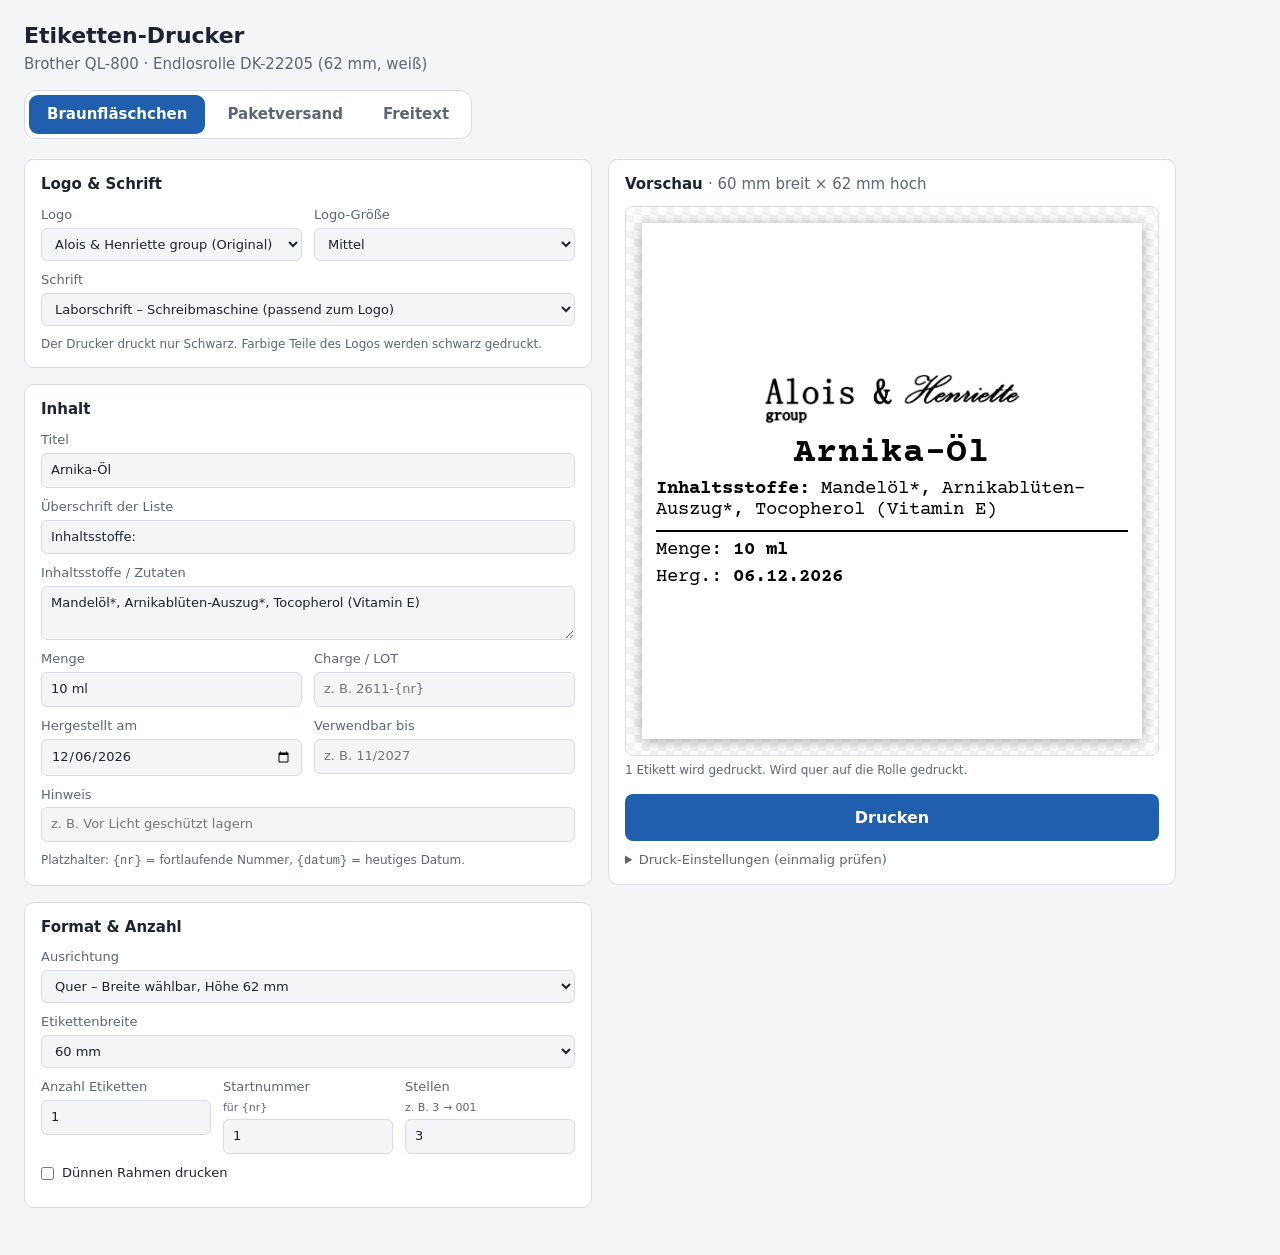
==== etiketten-drucker/index.html @ c61ac77f "Etikettenbreite wählbar: Braunfläschchen quer, 60 mm breit Co-Authored-By: Claude Opus 5.5 <noreply@" ====
<!doctype html>
<html lang="de">
<head>
<meta charset="utf-8">
<meta name="viewport" content="width=device-width, initial-scale=1">
<title>Etiketten-Drucker</title>
<link rel="stylesheet" href="style.css">
<style id="seitenformat"></style>
</head>
<body>
<div id="app">
  <header>
    <h1>Etiketten-Drucker</h1>
    <p class="untertitel">Brother QL-800 · Endlosrolle DK-22205 (62 mm, weiß)</p>
    <nav class="umschalter" id="vorlagen" aria-label="Etiketten-Art"></nav>
  </header>

  <main>
    <section class="eingabe">
      <div class="karte">
        <h2>Logo &amp; Schrift</h2>
        <div class="zeile">
          <label>Logo
            <select id="logoArt">
              <option value="original">Alois &amp; Henriette group (Original)</option>
              <option value="bild">Anderes Logo (Datei hochladen)</option>
              <option value="kein">Kein Logo</option>
            </select>
          </label>
          <label>Logo-Größe
            <select id="logoGroesse">
              <option value="4">Klein</option>
              <option value="6">Mittel</option>
              <option value="9">Groß</option>
            </select>
          </label>
        </div>
        <div class="zeile">
          <label id="logoDateiLabel">Logo-Datei hochladen <small>PNG, JPG oder SVG</small>
            <input id="logoDatei" type="file" accept="image/*">
          </label>
        </div>
        <p class="tipp warnung" id="logoHinweis" hidden>Bitte zuerst eine Logo-Datei hochladen.</p>
        <label>Schrift
          <select id="schrift">
            <option value="schreibmaschine">Laborschrift – Schreibmaschine (passend zum Logo)</option>
            <option value="labor">Laborschrift – technisch (IBM Plex Mono)</option>
            <option value="arial">Arial (schlicht)</option>
          </select>
        </label>
        <p class="tipp">Der Drucker druckt nur Schwarz. Farbige Teile des Logos werden schwarz gedruckt.</p>
      </div>

      <div class="karte">
        <h2>Inhalt</h2>
        <div id="felder"></div>
        <p class="tipp">Platzhalter: <code>{nr}</code> = fortlaufende Nummer, <code>{datum}</code> = heutiges Datum.</p>
      </div>


      <div class="karte">
        <h2>Format &amp; Anzahl</h2>
        <label>Ausrichtung
          <select id="ausrichtung">
            <option value="quer">Quer – Breite wählbar, Höhe 62 mm</option>
            <option value="hoch">Längs – Breite 62 mm, Höhe wählbar</option>
          </select>
        </label>
        <div class="zeile">
          <label><span id="laengeText">Etikettenhöhe</span>
            <select id="hoehe">
              <option value="20">20 mm</option>
              <option value="25">25 mm</option>
              <option value="30">30 mm</option>
              <option value="38">38 mm</option>
              <option value="40">40 mm</option>
              <option value="45">45 mm</option>
              <option value="50">50 mm</option>
              <option value="55">55 mm</option>
              <option value="60">60 mm</option>
              <option value="62">62 mm</option>
              <option value="100">100 mm</option>
              <option value="frei">Eigene …</option>
            </select>
          </label>
          <label id="freiHoeheLabel" hidden><span id="freiText">Eigene Höhe</span> (mm)
            <input id="freiHoehe" type="number" min="13" max="300" step="1" value="35">
          </label>
        </div>
        <div class="zeile">
          <label>Anzahl Etiketten
            <input id="anzahl" type="number" min="1" max="500" value="1">
          </label>
          <label>Startnummer <small>für {nr}</small>
            <input id="start" type="number" min="0" value="1">
          </label>
          <label>Stellen <small>z. B. 3 → 001</small>
            <input id="stellen" type="number" min="1" max="8" value="3">
          </label>
        </div>
        <label class="check"><input id="rahmen" type="checkbox"> Dünnen Rahmen drucken</label>
      </div>
    </section>

    <section class="vorschau">
      <div class="karte klebrig">
        <h2>Vorschau <span id="masse" class="masse"></span></h2>
        <div id="vorschauFlaeche"><div id="vorschauSkala"></div></div>
        <p class="tipp" id="vorschauInfo"></p>
        <button id="drucken" class="drucken">Drucken</button>
        <details>
          <summary>Druck-Einstellungen (einmalig prüfen)</summary>
          <ol>
            <li>Ziel/Drucker: <b>Brother QL-800</b></li>
            <li>Ränder: <b>Keine</b> · Skalierung: <b>100 %</b> (bzw. „Tatsächliche Größe“)</li>
            <li><b>Kopf- und Fußzeilen</b> ausschalten</li>
            <li>In den Brother-Druckeinstellungen: „Automatisch schneiden“ <b>alle 1 Etikett(en)</b></li>
          </ol>
          <p>Am besten in Google Chrome oder Microsoft Edge drucken.</p>
        </details>
      </div>
    </section>
  </main>
</div>

<div id="druckbereich" aria-hidden="true"></div>

<script src="app.js"></script>
</body>
</html>
---- etiketten-drucker/style.css ----
@font-face { font-family: "Courier Prime"; src: url(fonts/courier-prime-latin-400-normal.woff2) format("woff2"); font-weight: 400; font-style: normal; }
@font-face { font-family: "Courier Prime"; src: url(fonts/courier-prime-latin-400-italic.woff2) format("woff2"); font-weight: 400; font-style: italic; }
@font-face { font-family: "Courier Prime"; src: url(fonts/courier-prime-latin-700-normal.woff2) format("woff2"); font-weight: 700; font-style: normal; }
@font-face { font-family: "Courier Prime"; src: url(fonts/courier-prime-latin-700-italic.woff2) format("woff2"); font-weight: 700; font-style: italic; }
@font-face { font-family: "IBM Plex Mono"; src: url(fonts/ibm-plex-mono-latin-400-normal.woff2) format("woff2"); font-weight: 400; font-style: normal; }
@font-face { font-family: "IBM Plex Mono"; src: url(fonts/ibm-plex-mono-latin-400-italic.woff2) format("woff2"); font-weight: 400; font-style: italic; }
@font-face { font-family: "IBM Plex Mono"; src: url(fonts/ibm-plex-mono-latin-700-normal.woff2) format("woff2"); font-weight: 700; font-style: normal; }
@font-face { font-family: "IBM Plex Mono"; src: url(fonts/ibm-plex-mono-latin-700-italic.woff2) format("woff2"); font-weight: 700; font-style: italic; }

:root {
  --bg: #f4f5f7;
  --karte: #ffffff;
  --text: #1d2330;
  --leise: #5d6576;
  --rand: #d9dce3;
  --akzent: #1f5fae;
  --akzent-text: #ffffff;
}
@media (prefers-color-scheme: dark) {
  :root {
    --bg: #15181e;
    --karte: #1f232b;
    --text: #e6e8ec;
    --leise: #9aa1ae;
    --rand: #343a46;
    --akzent: #5b9bea;
    --akzent-text: #0d1117;
  }
}

* { box-sizing: border-box; }
body {
  margin: 0;
  background: var(--bg);
  color: var(--text);
  font: 15px/1.45 system-ui, -apple-system, "Segoe UI", Roboto, sans-serif;
}
header { padding: 20px 24px 4px; }
h1 { margin: 0; font-size: 22px; }
.untertitel { margin: 2px 0 0; color: var(--leise); }
main {
  display: grid;
  grid-template-columns: minmax(0, 1fr) minmax(0, 1fr);
  gap: 16px;
  padding: 16px 24px 32px;
  max-width: 1200px;
}
@media (max-width: 860px) {
  main { grid-template-columns: 1fr; padding: 12px 16px 24px; }
  header { padding: 16px 16px 0; }
}
.karte {
  background: var(--karte);
  border: 1px solid var(--rand);
  border-radius: 10px;
  padding: 14px 16px;
  margin-bottom: 16px;
}
.klebrig { position: sticky; top: 16px; }
h2 { margin: 0 0 10px; font-size: 15px; }
.masse { font-weight: normal; color: var(--leise); }
label { display: flex; flex-direction: column; gap: 3px; font-size: 13px; color: var(--leise); margin-bottom: 10px; flex: 1; min-width: 120px; }
label small { font-size: 11px; }
label.check { flex-direction: row; align-items: center; gap: 8px; color: var(--text); }
.zeile { display: flex; gap: 12px; flex-wrap: wrap; }
.breit { flex: 2; }
input, select, textarea {
  font: inherit;
  color: var(--text);
  background: var(--bg);
  border: 1px solid var(--rand);
  border-radius: 6px;
  padding: 7px 9px;
  width: 100%;
}
textarea { resize: vertical; min-height: 54px; }
input:focus, select:focus, textarea:focus { outline: 2px solid var(--akzent); outline-offset: -1px; }
.umschalter {
  display: inline-flex; flex-wrap: wrap; gap: 4px; margin-top: 14px;
  background: var(--karte); border: 1px solid var(--rand); border-radius: 12px; padding: 4px;
}
.umschalter button {
  font: inherit; font-weight: 600; cursor: pointer;
  border: 0; background: transparent; color: var(--leise);
  border-radius: 9px; padding: 9px 18px;
}
.umschalter button:hover { color: var(--text); }
.umschalter button[aria-pressed="true"] { background: var(--akzent); color: var(--akzent-text); }
.warnung { color: #c0392b; }
.tipp { font-size: 12px; color: var(--leise); margin: 6px 0 0; }
code { font-size: 12px; }
.drucken {
  width: 100%; margin: 14px 0 10px; padding: 12px;
  font: inherit; font-weight: 600; font-size: 16px;
  background: var(--akzent); color: var(--akzent-text);
  border: 0; border-radius: 8px; cursor: pointer;
}
.drucken:hover { filter: brightness(1.08); }
details { font-size: 13px; color: var(--leise); }
details ol { padding-left: 20px; margin: 8px 0; }
summary { cursor: pointer; }

#vorschauFlaeche {
  background: repeating-conic-gradient(var(--bg) 0 25%, var(--karte) 0 50%) 0 0 / 16px 16px;
  border: 1px solid var(--rand);
  border-radius: 8px;
  padding: 16px;
  display: flex; justify-content: center; align-items: center;
  overflow: hidden;
  min-height: 160px;
}
#vorschauSkala { transform-origin: center center; }
#vorschauSkala .etikett { box-shadow: 0 1px 6px rgba(0,0,0,.35); }

/* ---------- Etikett (Maße in mm, identisch für Vorschau und Druck) ---------- */
.etikett {
  width: 62mm;
  background: #fff;
  color: #000;
  overflow: hidden;
  position: relative;
  font-family: Arial, "Helvetica Neue", Helvetica, sans-serif;
  /* Brother-Rolle: seitlich ca. 1,5 mm nicht bedruckbar */
  padding: 1.6mm 2.8mm;
}
.etikett.mit-rahmen .rahmen {
  position: absolute; inset: 0.8mm 1.8mm;
  border: 0.25mm solid #000; border-radius: 1.2mm;
}
.etikett.mit-rahmen { padding: 2mm 3.4mm; }
/* Quer gedruckt: die nicht bedruckbaren Rollenränder liegen oben und unten */
.etikett.quer { padding: 2.8mm 1.6mm; }
.etikett.quer.mit-rahmen { padding: 3.4mm 2mm; }
.etikett.quer.mit-rahmen .rahmen { inset: 1.8mm 0.8mm; }
.seite { position: relative; overflow: hidden; }
.seite > .etikett.quer { position: absolute; top: 0; left: 0; transform-origin: 0 0; transform: translateX(62mm) rotate(90deg); }
.inhalt {
  --s: 1;
  height: 100%;
  display: flex; gap: 2mm;
  overflow: hidden;
}
.textspalte { flex: 1; min-width: 0; display: flex; flex-direction: column; justify-content: center; gap: calc(0.5mm * var(--s)); overflow: hidden; }
.e-zeile { --f: 1; line-height: 1.12; font-size: calc(var(--pt) * 1pt * var(--s) * var(--f)); }
.e-eine { white-space: nowrap; overflow: hidden; }
.e-mehr { white-space: pre-line; overflow-wrap: anywhere; }
.e-fett { font-weight: 700; }
.e-kursiv { font-style: italic; }
.e-mitte { text-align: center; }
.e-rechts { text-align: right; }
.e-trenn { border-top: 0.25mm solid #000; margin: calc(0.4mm * var(--s)) 0; }
.e-paar { display: flex; gap: 2.5mm; flex-wrap: nowrap; white-space: nowrap; overflow: hidden; }
.e-paar span b { font-weight: 700; }
.schrift-schreibmaschine { font-family: "Courier Prime", "Courier New", monospace; }
.schrift-labor { font-family: "IBM Plex Mono", Consolas, monospace; }
.schrift-arial { font-family: Arial, "Helvetica Neue", Helvetica, sans-serif; }
.stapel { display: flex; flex-direction: column; gap: calc(0.6mm * var(--s)); }
.e-titel { letter-spacing: 0.02em; }
.e-absender { border-bottom: 0.2mm solid #000; padding-bottom: 0.6mm; }
.e-empfaenger { margin: calc(2mm * var(--s)) 0; font-weight: 700; line-height: 1.25; }
.e-kasten { border: 0.4mm solid #000; padding: 0.8mm 1mm; }

/* Logo */
.e-logo { display: flex; justify-content: center; align-items: center; height: calc(var(--lh) * 1mm * var(--s) * var(--lf, 1)); margin-bottom: calc(0.6mm * var(--s)); }
.e-logo img { height: 100%; width: auto; max-width: 100%; object-fit: contain; }


/* ---------- Druck ---------- */
#druckbereich { position: fixed; left: -10000px; top: 0; }
@media print {
  html, body { background: #fff !important; margin: 0 !important; padding: 0 !important; }
  #app { display: none !important; }
  #druckbereich { position: static; left: auto; }
  #druckbereich .seite { break-after: page; page-break-after: always; }
  #druckbereich .seite:last-child { break-after: auto; page-break-after: auto; }
  * { -webkit-print-color-adjust: exact; print-color-adjust: exact; }
}

[hidden] { display: none !important; }
label.check input { width: auto; margin: 0; }
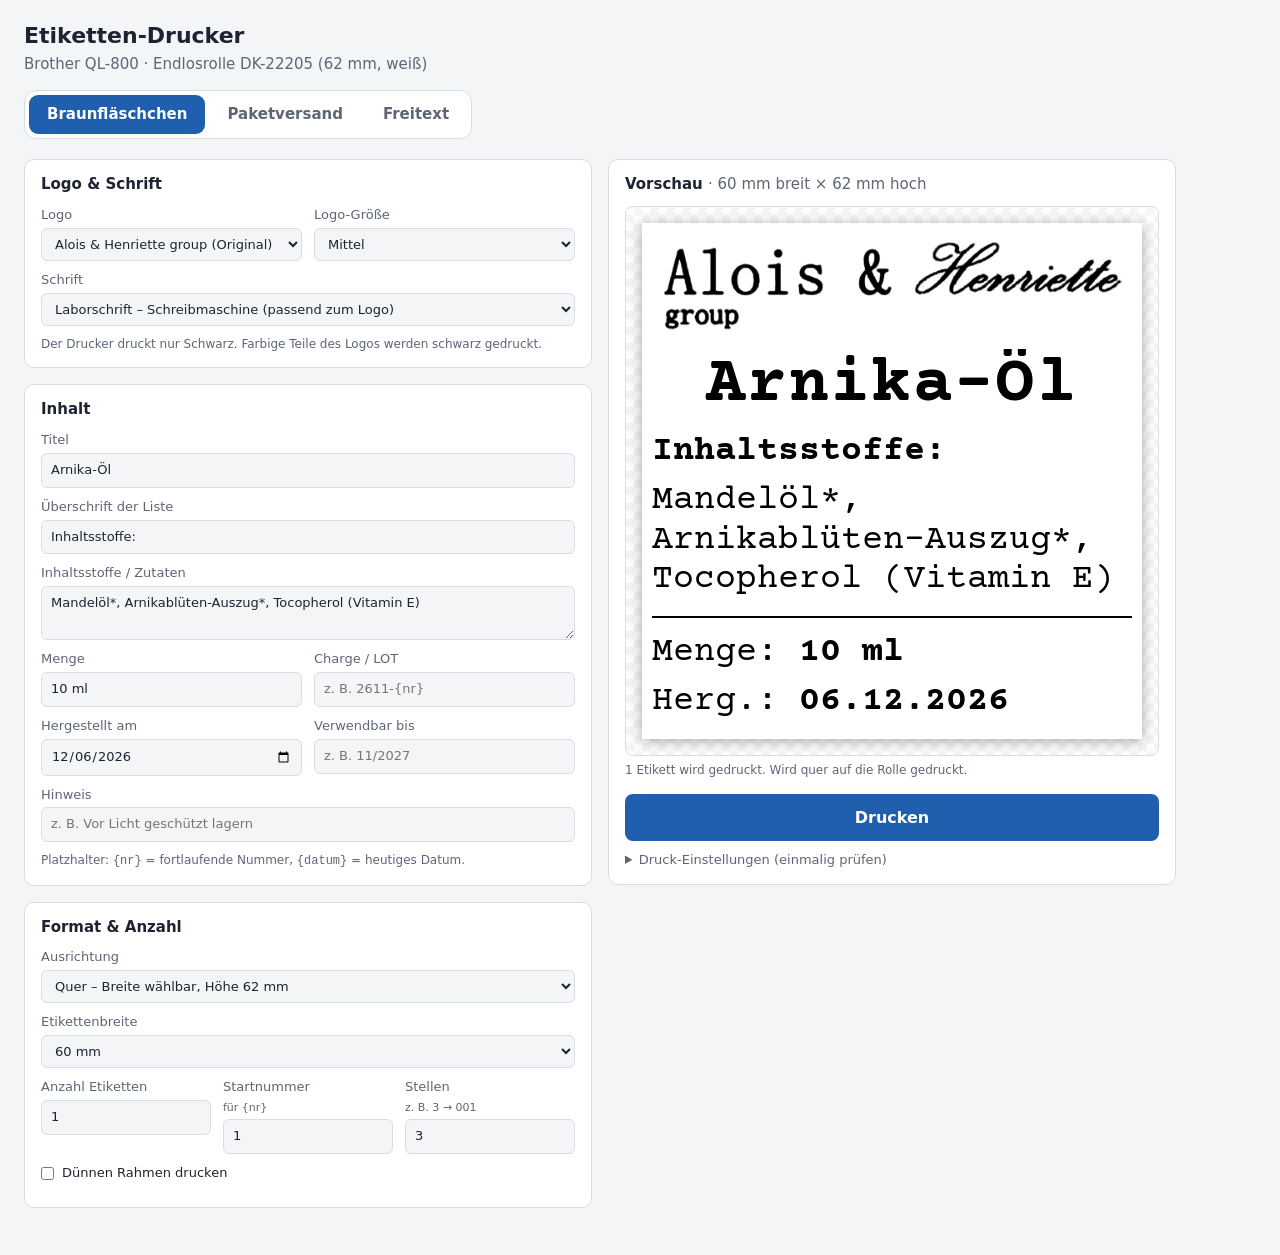
==== commit 6a6c42fd: "Text füllt das Etikett aus, schmale Ränder oben/unten Schrift wird so groß wie möglich gewählt, Tite" ====
--- a/etiketten-drucker/index.html
+++ b/etiketten-drucker/index.html
@@ -4,7 +4,7 @@
 <meta charset="utf-8">
 <meta name="viewport" content="width=device-width, initial-scale=1">
 <title>Etiketten-Drucker</title>
-<link rel="stylesheet" href="style.css">
+<link rel="stylesheet" href="style.css?v=10">
 <style id="seitenformat"></style>
 </head>
 <body>
@@ -125,6 +125,6 @@
 
 <div id="druckbereich" aria-hidden="true"></div>
 
-<script src="app.js"></script>
+<script src="app.js?v=10"></script>
 </body>
 </html>
--- a/etiketten-drucker/style.css
+++ b/etiketten-drucker/style.css
@@ -121,7 +121,7 @@
   position: relative;
   font-family: Arial, "Helvetica Neue", Helvetica, sans-serif;
   /* Brother-Rolle: seitlich ca. 1,5 mm nicht bedruckbar */
-  padding: 1.6mm 2.8mm;
+  padding: 1mm 2.8mm;
 }
 .etikett.mit-rahmen .rahmen {
   position: absolute; inset: 0.8mm 1.8mm;
@@ -129,9 +129,9 @@
 }
 .etikett.mit-rahmen { padding: 2mm 3.4mm; }
 /* Quer gedruckt: die nicht bedruckbaren Rollenränder liegen oben und unten */
-.etikett.quer { padding: 2.8mm 1.6mm; }
-.etikett.quer.mit-rahmen { padding: 3.4mm 2mm; }
-.etikett.quer.mit-rahmen .rahmen { inset: 1.8mm 0.8mm; }
+.etikett.quer { padding: 1.6mm 1.2mm; }
+.etikett.quer.mit-rahmen { padding: 2.4mm 2mm; }
+.etikett.quer.mit-rahmen .rahmen { inset: 1.6mm 0.8mm; }
 .seite { position: relative; overflow: hidden; }
 .seite > .etikett.quer { position: absolute; top: 0; left: 0; transform-origin: 0 0; transform: translateX(62mm) rotate(90deg); }
 .inhalt {
@@ -143,13 +143,15 @@
 .textspalte { flex: 1; min-width: 0; display: flex; flex-direction: column; justify-content: center; gap: calc(0.5mm * var(--s)); overflow: hidden; }
 .e-zeile { --f: 1; line-height: 1.12; font-size: calc(var(--pt) * 1pt * var(--s) * var(--f)); }
 .e-eine { white-space: nowrap; overflow: hidden; }
-.e-mehr { white-space: pre-line; overflow-wrap: anywhere; }
+.e-mehr { white-space: pre-line; overflow: hidden; }
+.umbruch .e-mehr { overflow-wrap: anywhere; }
 .e-fett { font-weight: 700; }
 .e-kursiv { font-style: italic; }
 .e-mitte { text-align: center; }
 .e-rechts { text-align: right; }
 .e-trenn { border-top: 0.25mm solid #000; margin: calc(0.4mm * var(--s)) 0; }
-.e-paar { display: flex; gap: 2.5mm; flex-wrap: nowrap; white-space: nowrap; overflow: hidden; }
+.e-paar { display: flex; column-gap: 2.5mm; flex-wrap: wrap; overflow: hidden; }
+.e-paar span { white-space: nowrap; }
 .e-paar span b { font-weight: 700; }
 .schrift-schreibmaschine { font-family: "Courier Prime", "Courier New", monospace; }
 .schrift-labor { font-family: "IBM Plex Mono", Consolas, monospace; }
@@ -161,7 +163,7 @@
 .e-kasten { border: 0.4mm solid #000; padding: 0.8mm 1mm; }
 
 /* Logo */
-.e-logo { display: flex; justify-content: center; align-items: center; height: calc(var(--lh) * 1mm * var(--s) * var(--lf, 1)); margin-bottom: calc(0.6mm * var(--s)); }
+.e-logo { display: flex; justify-content: center; align-items: center; height: calc(var(--lh) * 1mm * min(var(--s), 1.8) * var(--lf, 1)); margin-bottom: calc(0.6mm * var(--s)); }
 .e-logo img { height: 100%; width: auto; max-width: 100%; object-fit: contain; }
 
 
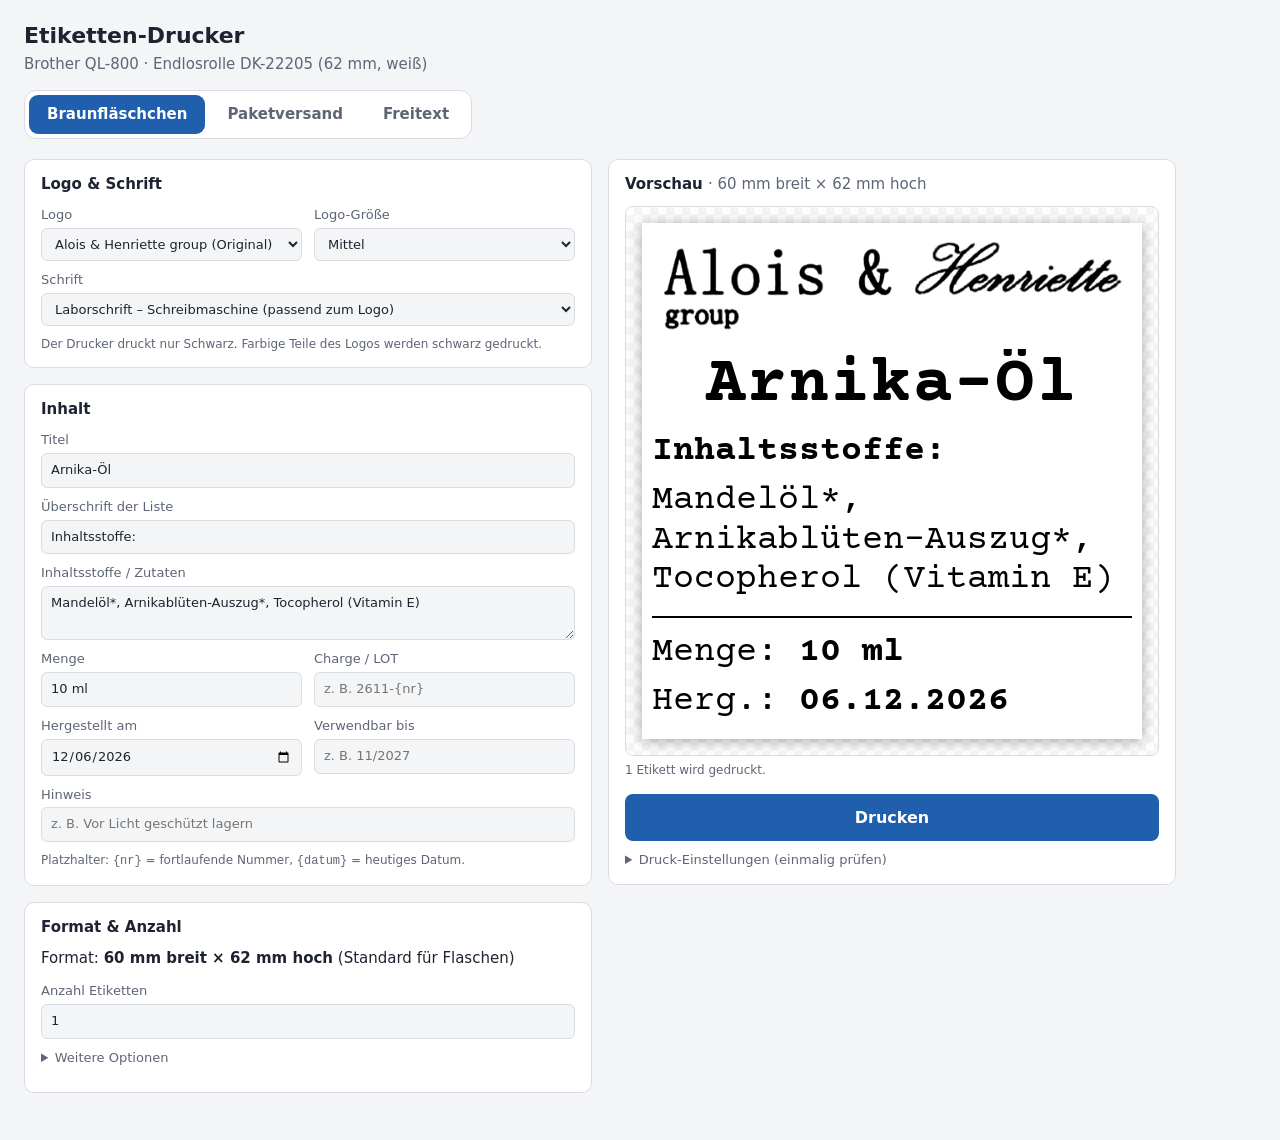
==== commit a9a06770: "Braunfläschchen: festes Format 60 × 62 mm, einfachere Bedienung Co-Authored-By: Claude Opus 5.5 <nor" ====
--- a/etiketten-drucker/index.html
+++ b/etiketten-drucker/index.html
@@ -4,7 +4,7 @@
 <meta charset="utf-8">
 <meta name="viewport" content="width=device-width, initial-scale=1">
 <title>Etiketten-Drucker</title>
-<link rel="stylesheet" href="style.css?v=10">
+<link rel="stylesheet" href="style.css?v=11">
 <style id="seitenformat"></style>
 </head>
 <body>
@@ -60,45 +60,39 @@
 
       <div class="karte">
         <h2>Format &amp; Anzahl</h2>
-        <label>Ausrichtung
-          <select id="ausrichtung">
-            <option value="quer">Quer – Breite wählbar, Höhe 62 mm</option>
-            <option value="hoch">Längs – Breite 62 mm, Höhe wählbar</option>
-          </select>
-        </label>
-        <div class="zeile">
-          <label><span id="laengeText">Etikettenhöhe</span>
+        <p class="festformat" id="festFormat" hidden>Format: <b>60 mm breit × 62 mm hoch</b> (Standard für Flaschen)</p>
+        <div class="zeile" id="formatWahl">
+          <label>Etikettenlänge
             <select id="hoehe">
               <option value="20">20 mm</option>
               <option value="25">25 mm</option>
               <option value="30">30 mm</option>
               <option value="38">38 mm</option>
-              <option value="40">40 mm</option>
-              <option value="45">45 mm</option>
               <option value="50">50 mm</option>
-              <option value="55">55 mm</option>
-              <option value="60">60 mm</option>
               <option value="62">62 mm</option>
               <option value="100">100 mm</option>
               <option value="frei">Eigene …</option>
             </select>
           </label>
-          <label id="freiHoeheLabel" hidden><span id="freiText">Eigene Höhe</span> (mm)
+          <label id="freiHoeheLabel" hidden>Eigene Länge (mm)
             <input id="freiHoehe" type="number" min="13" max="300" step="1" value="35">
           </label>
         </div>
-        <div class="zeile">
-          <label>Anzahl Etiketten
-            <input id="anzahl" type="number" min="1" max="500" value="1">
-          </label>
-          <label>Startnummer <small>für {nr}</small>
-            <input id="start" type="number" min="0" value="1">
-          </label>
-          <label>Stellen <small>z. B. 3 → 001</small>
-            <input id="stellen" type="number" min="1" max="8" value="3">
-          </label>
-        </div>
-        <label class="check"><input id="rahmen" type="checkbox"> Dünnen Rahmen drucken</label>
+        <label>Anzahl Etiketten
+          <input id="anzahl" type="number" min="1" max="500" value="1">
+        </label>
+        <details class="mehr">
+          <summary>Weitere Optionen</summary>
+          <div class="zeile">
+            <label>Startnummer <small>für {nr}</small>
+              <input id="start" type="number" min="0" value="1">
+            </label>
+            <label>Stellen <small>z. B. 3 → 001</small>
+              <input id="stellen" type="number" min="1" max="8" value="3">
+            </label>
+          </div>
+          <label class="check"><input id="rahmen" type="checkbox"> Dünnen Rahmen drucken</label>
+        </details>
       </div>
     </section>
 
@@ -125,6 +119,6 @@
 
 <div id="druckbereich" aria-hidden="true"></div>
 
-<script src="app.js?v=10"></script>
+<script src="app.js?v=11"></script>
 </body>
 </html>
--- a/etiketten-drucker/style.css
+++ b/etiketten-drucker/style.css
@@ -87,6 +87,9 @@
 .umschalter button:hover { color: var(--text); }
 .umschalter button[aria-pressed="true"] { background: var(--akzent); color: var(--akzent-text); }
 .warnung { color: #c0392b; }
+.festformat { margin: 0 0 12px; }
+details.mehr { margin-top: 4px; }
+details.mehr summary { font-size: 13px; color: var(--leise); margin-bottom: 10px; }
 .tipp { font-size: 12px; color: var(--leise); margin: 6px 0 0; }
 code { font-size: 12px; }
 .drucken {
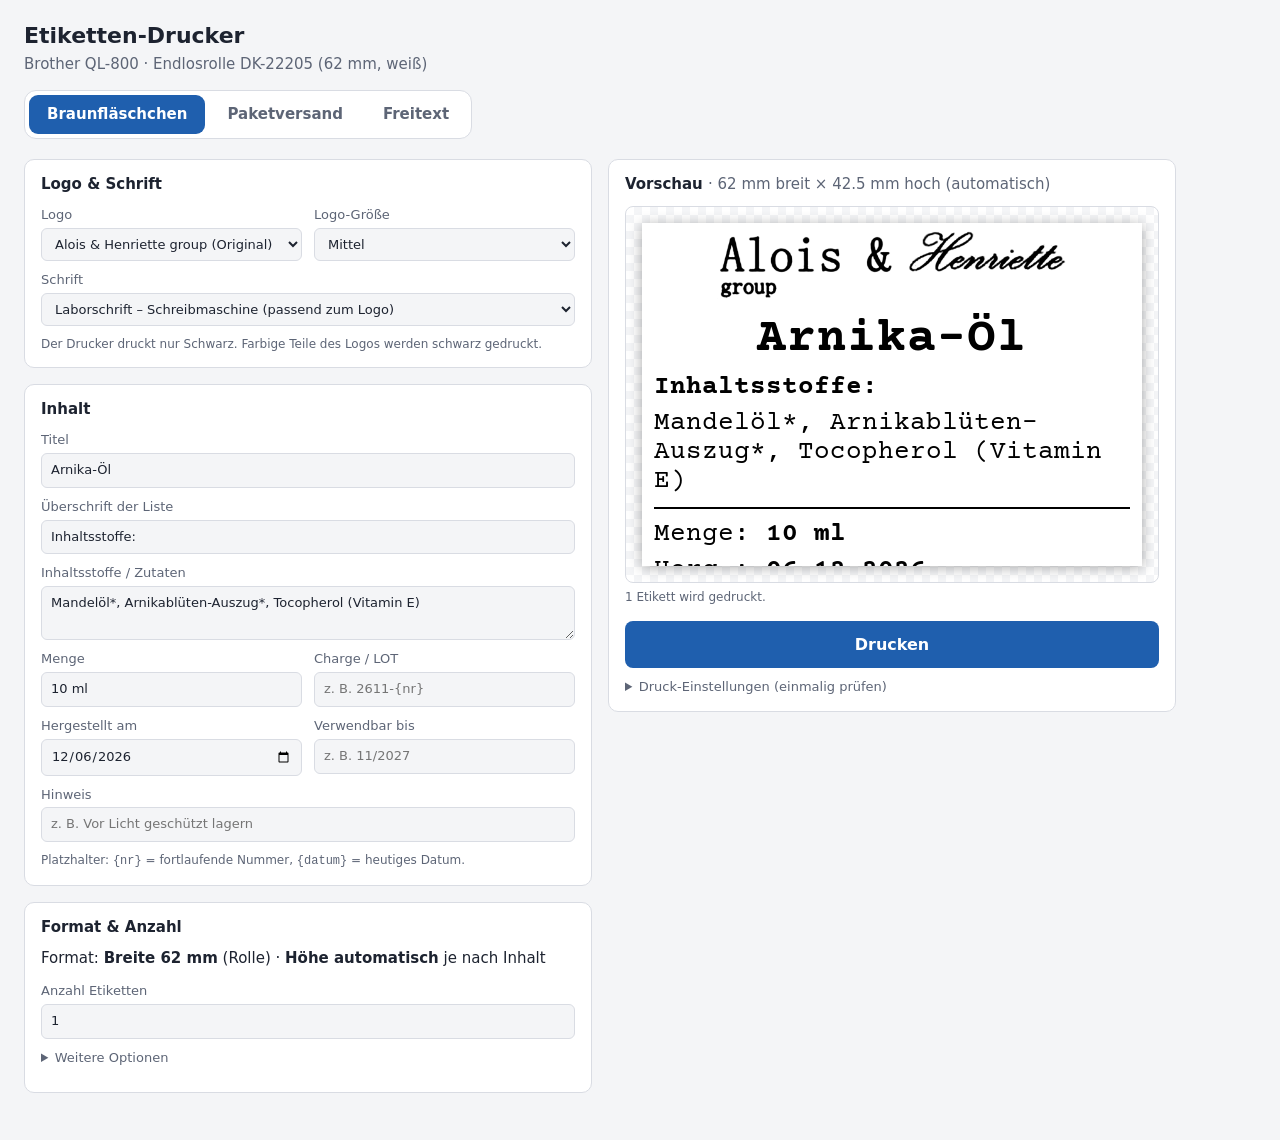
==== commit 7c824de1: "Braunfläschchen: Höhe automatisch, Titel einzeilig Breite fest, Höhe richtet sich nach der Menge der" ====
--- a/etiketten-drucker/index.html
+++ b/etiketten-drucker/index.html
@@ -4,7 +4,7 @@
 <meta charset="utf-8">
 <meta name="viewport" content="width=device-width, initial-scale=1">
 <title>Etiketten-Drucker</title>
-<link rel="stylesheet" href="style.css?v=11">
+<link rel="stylesheet" href="style.css?v=13">
 <style id="seitenformat"></style>
 </head>
 <body>
@@ -60,7 +60,7 @@
 
       <div class="karte">
         <h2>Format &amp; Anzahl</h2>
-        <p class="festformat" id="festFormat" hidden>Format: <b>60 mm breit × 62 mm hoch</b> (Standard für Flaschen)</p>
+        <p class="festformat" id="festFormat" hidden>Format: <b>Breite 62 mm</b> (Rolle) · <b>Höhe automatisch</b> je nach Inhalt</p>
         <div class="zeile" id="formatWahl">
           <label>Etikettenlänge
             <select id="hoehe">
@@ -119,6 +119,6 @@
 
 <div id="druckbereich" aria-hidden="true"></div>
 
-<script src="app.js?v=11"></script>
+<script src="app.js?v=13"></script>
 </body>
 </html>
--- a/etiketten-drucker/style.css
+++ b/etiketten-drucker/style.css
@@ -133,6 +133,9 @@
 .etikett.mit-rahmen { padding: 2mm 3.4mm; }
 /* Quer gedruckt: die nicht bedruckbaren Rollenränder liegen oben und unten */
 .etikett.quer { padding: 1.6mm 1.2mm; }
+/* Automatische Höhe: Breite fest, Höhe = Inhalt; schmale Ränder oben/unten */
+.etikett.auto { height: auto; padding: 1mm 1.5mm; }
+.etikett.auto .inhalt, .etikett.auto .textspalte { height: auto; }
 .etikett.quer.mit-rahmen { padding: 2.4mm 2mm; }
 .etikett.quer.mit-rahmen .rahmen { inset: 1.6mm 0.8mm; }
 .seite { position: relative; overflow: hidden; }
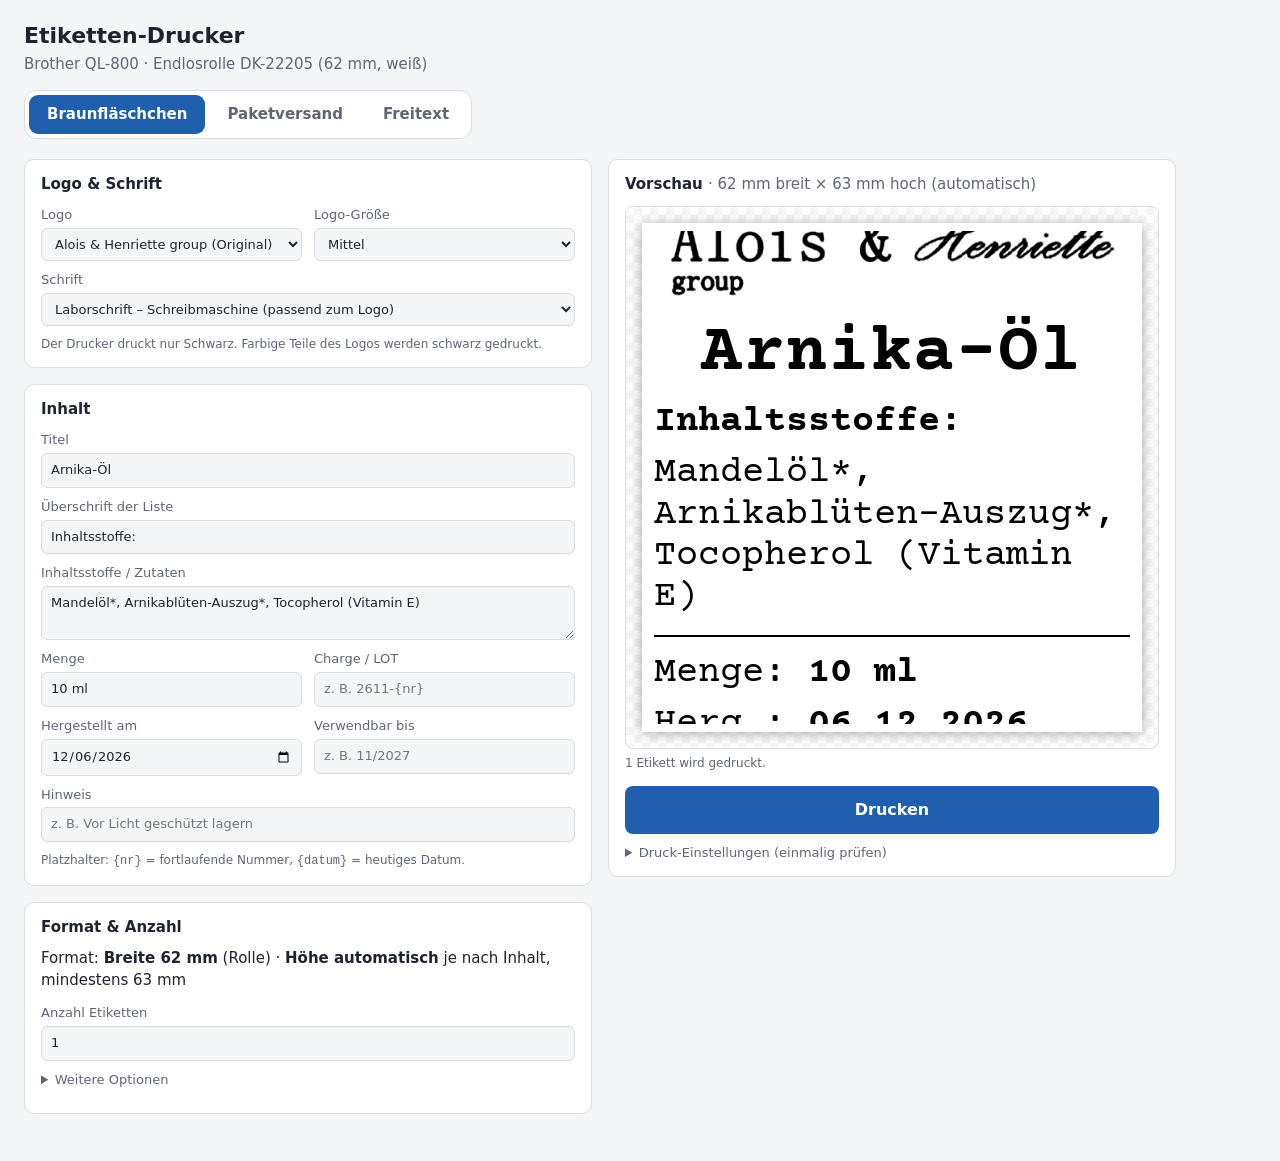
==== commit bd0a875f: "Gedrehten Druck beheben: Etiketten mindestens 63 mm lang Chrome/macOS behandeln Seiten, die breiter " ====
--- a/etiketten-drucker/index.html
+++ b/etiketten-drucker/index.html
@@ -4,7 +4,7 @@
 <meta charset="utf-8">
 <meta name="viewport" content="width=device-width, initial-scale=1">
 <title>Etiketten-Drucker</title>
-<link rel="stylesheet" href="style.css?v=13">
+<link rel="stylesheet" href="style.css?v=14">
 <style id="seitenformat"></style>
 </head>
 <body>
@@ -60,22 +60,19 @@
 
       <div class="karte">
         <h2>Format &amp; Anzahl</h2>
-        <p class="festformat" id="festFormat" hidden>Format: <b>Breite 62 mm</b> (Rolle) · <b>Höhe automatisch</b> je nach Inhalt</p>
+        <p class="festformat" id="festFormat" hidden>Format: <b>Breite 62 mm</b> (Rolle) · <b>Höhe automatisch</b> je nach Inhalt, mindestens 63 mm</p>
         <div class="zeile" id="formatWahl">
           <label>Etikettenlänge
             <select id="hoehe">
-              <option value="20">20 mm</option>
-              <option value="25">25 mm</option>
-              <option value="30">30 mm</option>
-              <option value="38">38 mm</option>
-              <option value="50">50 mm</option>
-              <option value="62">62 mm</option>
+              <option value="63">63 mm</option>
+              <option value="75">75 mm</option>
               <option value="100">100 mm</option>
+              <option value="150">150 mm</option>
               <option value="frei">Eigene …</option>
             </select>
           </label>
           <label id="freiHoeheLabel" hidden>Eigene Länge (mm)
-            <input id="freiHoehe" type="number" min="13" max="300" step="1" value="35">
+            <input id="freiHoehe" type="number" min="63" max="300" step="1" value="35">
           </label>
         </div>
         <label>Anzahl Etiketten
@@ -119,6 +116,6 @@
 
 <div id="druckbereich" aria-hidden="true"></div>
 
-<script src="app.js?v=13"></script>
+<script src="app.js?v=14"></script>
 </body>
 </html>
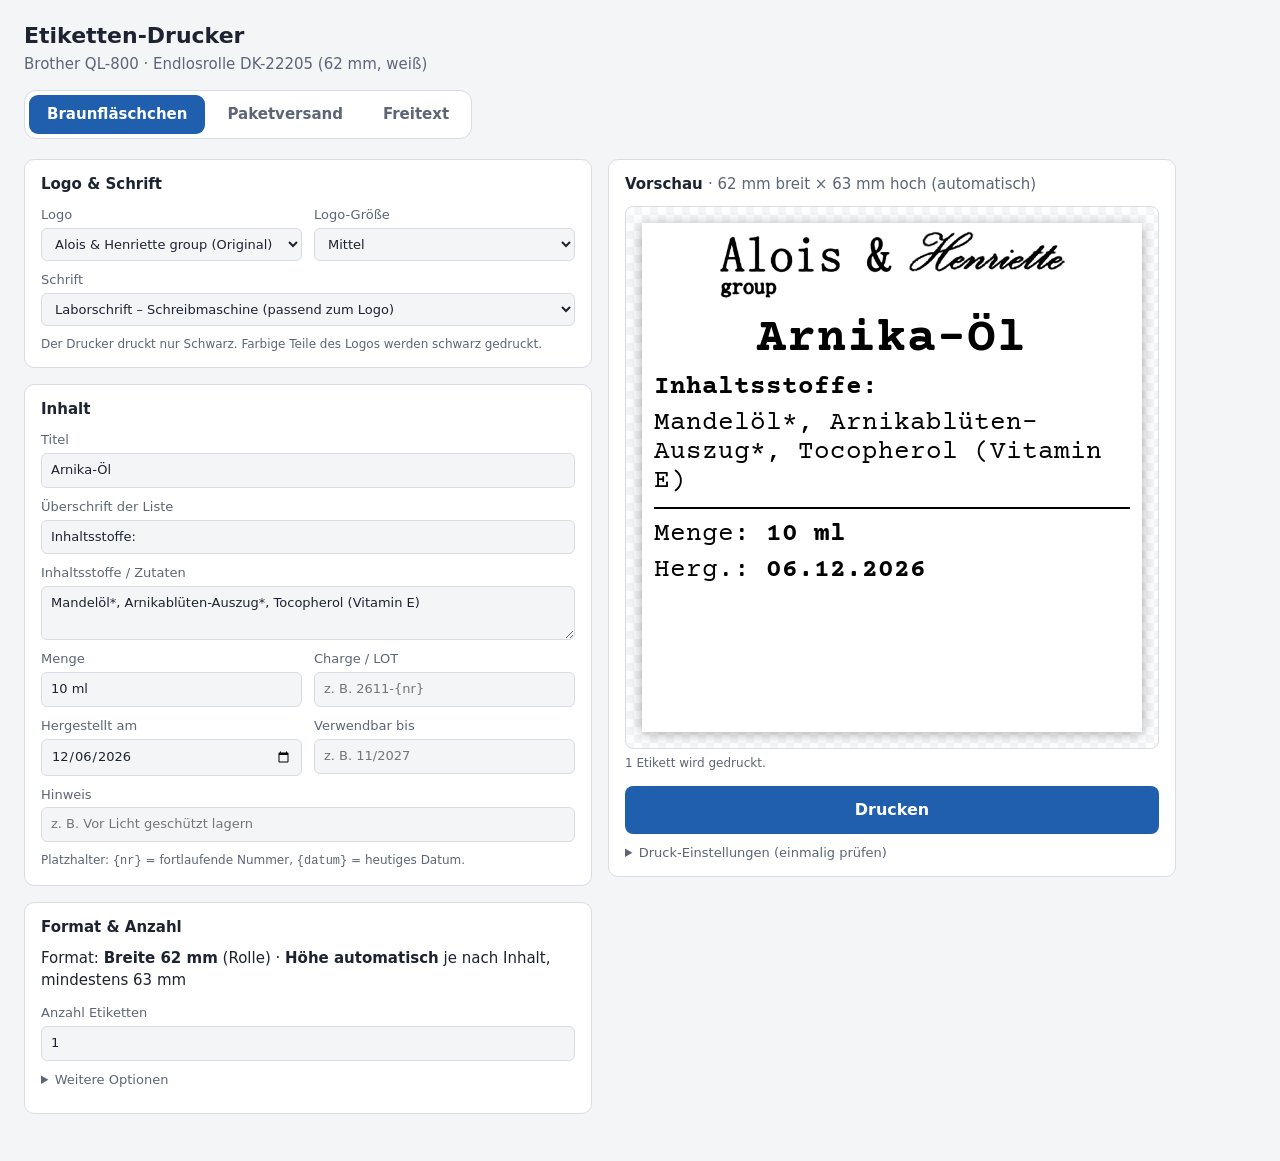
==== commit 581bb2a4: "Schriftgröße immer gleich, kurzer Inhalt steht oben Co-Authored-By: Claude Opus 5.5 <noreply@anthrop" ====
--- a/etiketten-drucker/index.html
+++ b/etiketten-drucker/index.html
@@ -4,7 +4,7 @@
 <meta charset="utf-8">
 <meta name="viewport" content="width=device-width, initial-scale=1">
 <title>Etiketten-Drucker</title>
-<link rel="stylesheet" href="style.css?v=14">
+<link rel="stylesheet" href="style.css?v=15">
 <style id="seitenformat"></style>
 </head>
 <body>
@@ -116,6 +116,6 @@
 
 <div id="druckbereich" aria-hidden="true"></div>
 
-<script src="app.js?v=14"></script>
+<script src="app.js?v=15"></script>
 </body>
 </html>
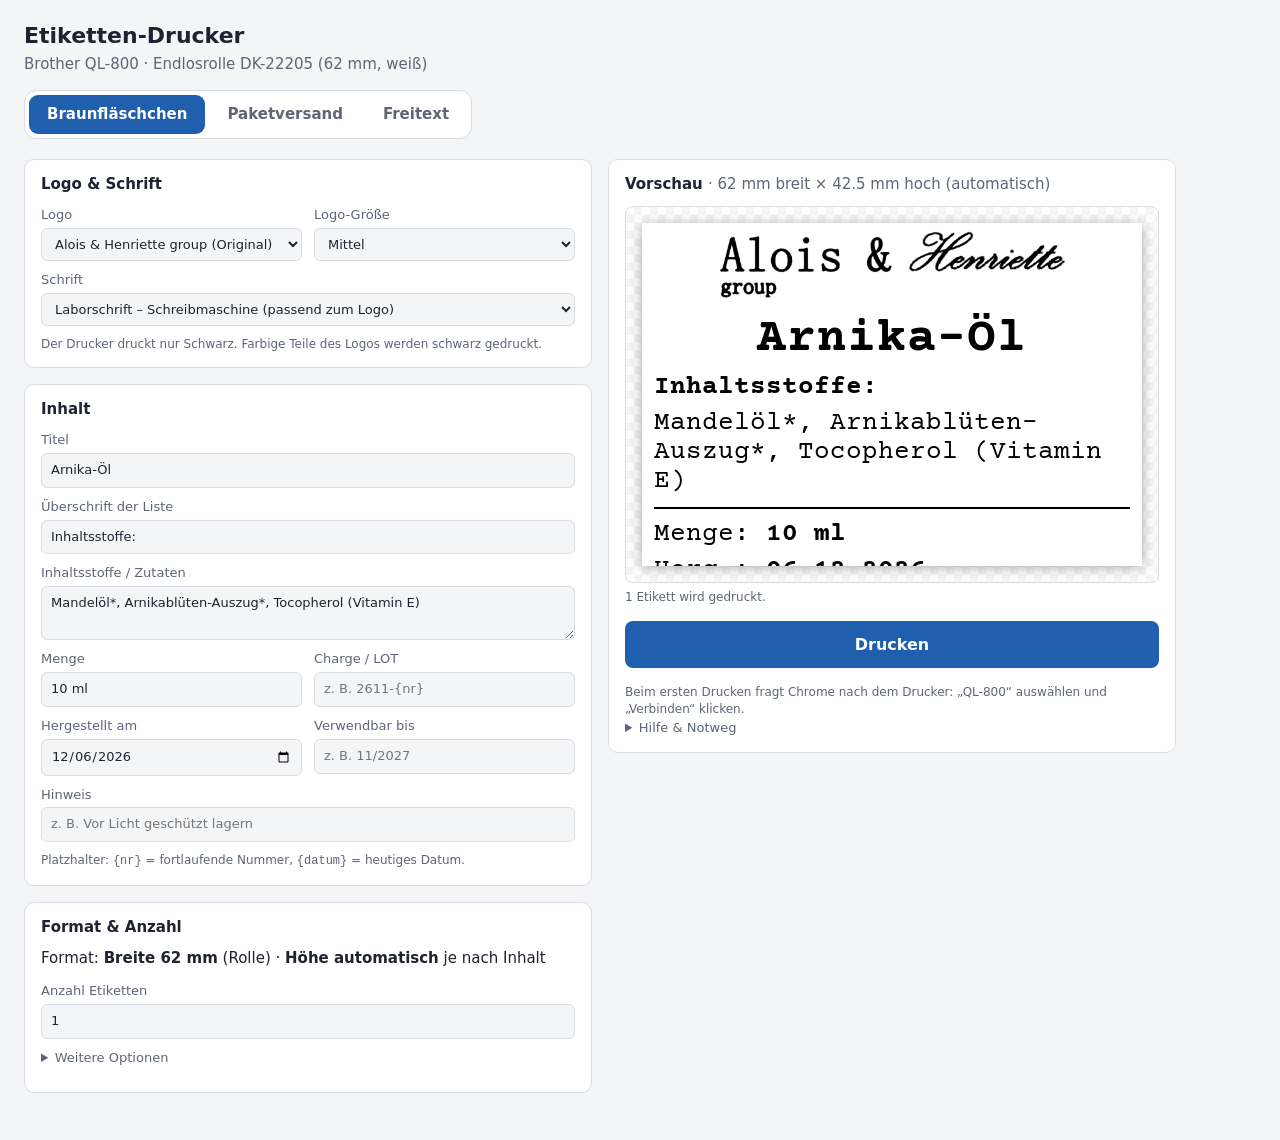
==== commit 41c6d538: "USB-Direktdruck auf den QL-800 (WebUSB) Druckt ohne Mac-Druckdialog und Treiber: Etikett genau so la" ====
--- a/etiketten-drucker/index.html
+++ b/etiketten-drucker/index.html
@@ -4,7 +4,7 @@
 <meta charset="utf-8">
 <meta name="viewport" content="width=device-width, initial-scale=1">
 <title>Etiketten-Drucker</title>
-<link rel="stylesheet" href="style.css?v=15">
+<link rel="stylesheet" href="style.css?v=16">
 <style id="seitenformat"></style>
 </head>
 <body>
@@ -60,7 +60,7 @@
 
       <div class="karte">
         <h2>Format &amp; Anzahl</h2>
-        <p class="festformat" id="festFormat" hidden>Format: <b>Breite 62 mm</b> (Rolle) · <b>Höhe automatisch</b> je nach Inhalt, mindestens 63 mm</p>
+        <p class="festformat" id="festFormat" hidden>Format: <b>Breite 62 mm</b> (Rolle) · <b>Höhe automatisch</b> je nach Inhalt</p>
         <div class="zeile" id="formatWahl">
           <label>Etikettenlänge
             <select id="hoehe">
@@ -99,15 +99,17 @@
         <div id="vorschauFlaeche"><div id="vorschauSkala"></div></div>
         <p class="tipp" id="vorschauInfo"></p>
         <button id="drucken" class="drucken">Drucken</button>
+        <p class="druckstatus" id="druckStatus" role="status" hidden></p>
+        <p class="tipp" id="druckerInfo"></p>
         <details>
-          <summary>Druck-Einstellungen (einmalig prüfen)</summary>
-          <ol>
-            <li>Ziel/Drucker: <b>Brother QL-800</b></li>
-            <li>Ränder: <b>Keine</b> · Skalierung: <b>100 %</b> (bzw. „Tatsächliche Größe“)</li>
-            <li><b>Kopf- und Fußzeilen</b> ausschalten</li>
-            <li>In den Brother-Druckeinstellungen: „Automatisch schneiden“ <b>alle 1 Etikett(en)</b></li>
-          </ol>
-          <p>Am besten in Google Chrome oder Microsoft Edge drucken.</p>
+          <summary>Hilfe &amp; Notweg</summary>
+          <ul>
+            <li>Der Drucker muss per <b>USB</b> angeschlossen und eingeschaltet sein.</li>
+            <li>Die grüne Lampe <b>„Editor Lite“</b> muss <b>aus</b> sein (Taste gedrückt halten, bis sie ausgeht).</li>
+            <li>Beim ersten Mal fragt Chrome nach dem Drucker: <b>QL-800</b> wählen und <b>Verbinden</b> klicken.</li>
+          </ul>
+          <button id="druckenDialog" class="zweitrangig" type="button">Über Druckdialog drucken</button>
+          <p>Notweg ohne Direktdruck. Dabei ist das Etikett mindestens 63 mm lang, und der Mac-Treiber kann zusätzliche Ränder hinzufügen.</p>
         </details>
       </div>
     </section>
@@ -116,6 +118,8 @@
 
 <div id="druckbereich" aria-hidden="true"></div>
 
-<script src="app.js?v=15"></script>
+<script src="usb.js?v=16"></script>
+<script src="render.js?v=16"></script>
+<script src="app.js?v=16"></script>
 </body>
 </html>
--- a/etiketten-drucker/style.css
+++ b/etiketten-drucker/style.css
@@ -100,7 +100,13 @@
 }
 .drucken:hover { filter: brightness(1.08); }
 details { font-size: 13px; color: var(--leise); }
-details ol { padding-left: 20px; margin: 8px 0; }
+details ol, details ul { padding-left: 20px; margin: 8px 0; }
+.drucken:disabled { opacity: .6; cursor: progress; }
+.druckstatus { margin: 0 0 8px; padding: 8px 10px; border-radius: 6px; background: var(--bg); font-size: 14px; }
+.druckstatus.ok { color: #1e7d3c; }
+.druckstatus.fehler { color: #c0392b; }
+.zweitrangig { font: inherit; font-size: 13px; padding: 7px 12px; border-radius: 6px; cursor: pointer;
+  background: transparent; color: var(--text); border: 1px solid var(--rand); }
 summary { cursor: pointer; }
 
 #vorschauFlaeche {
